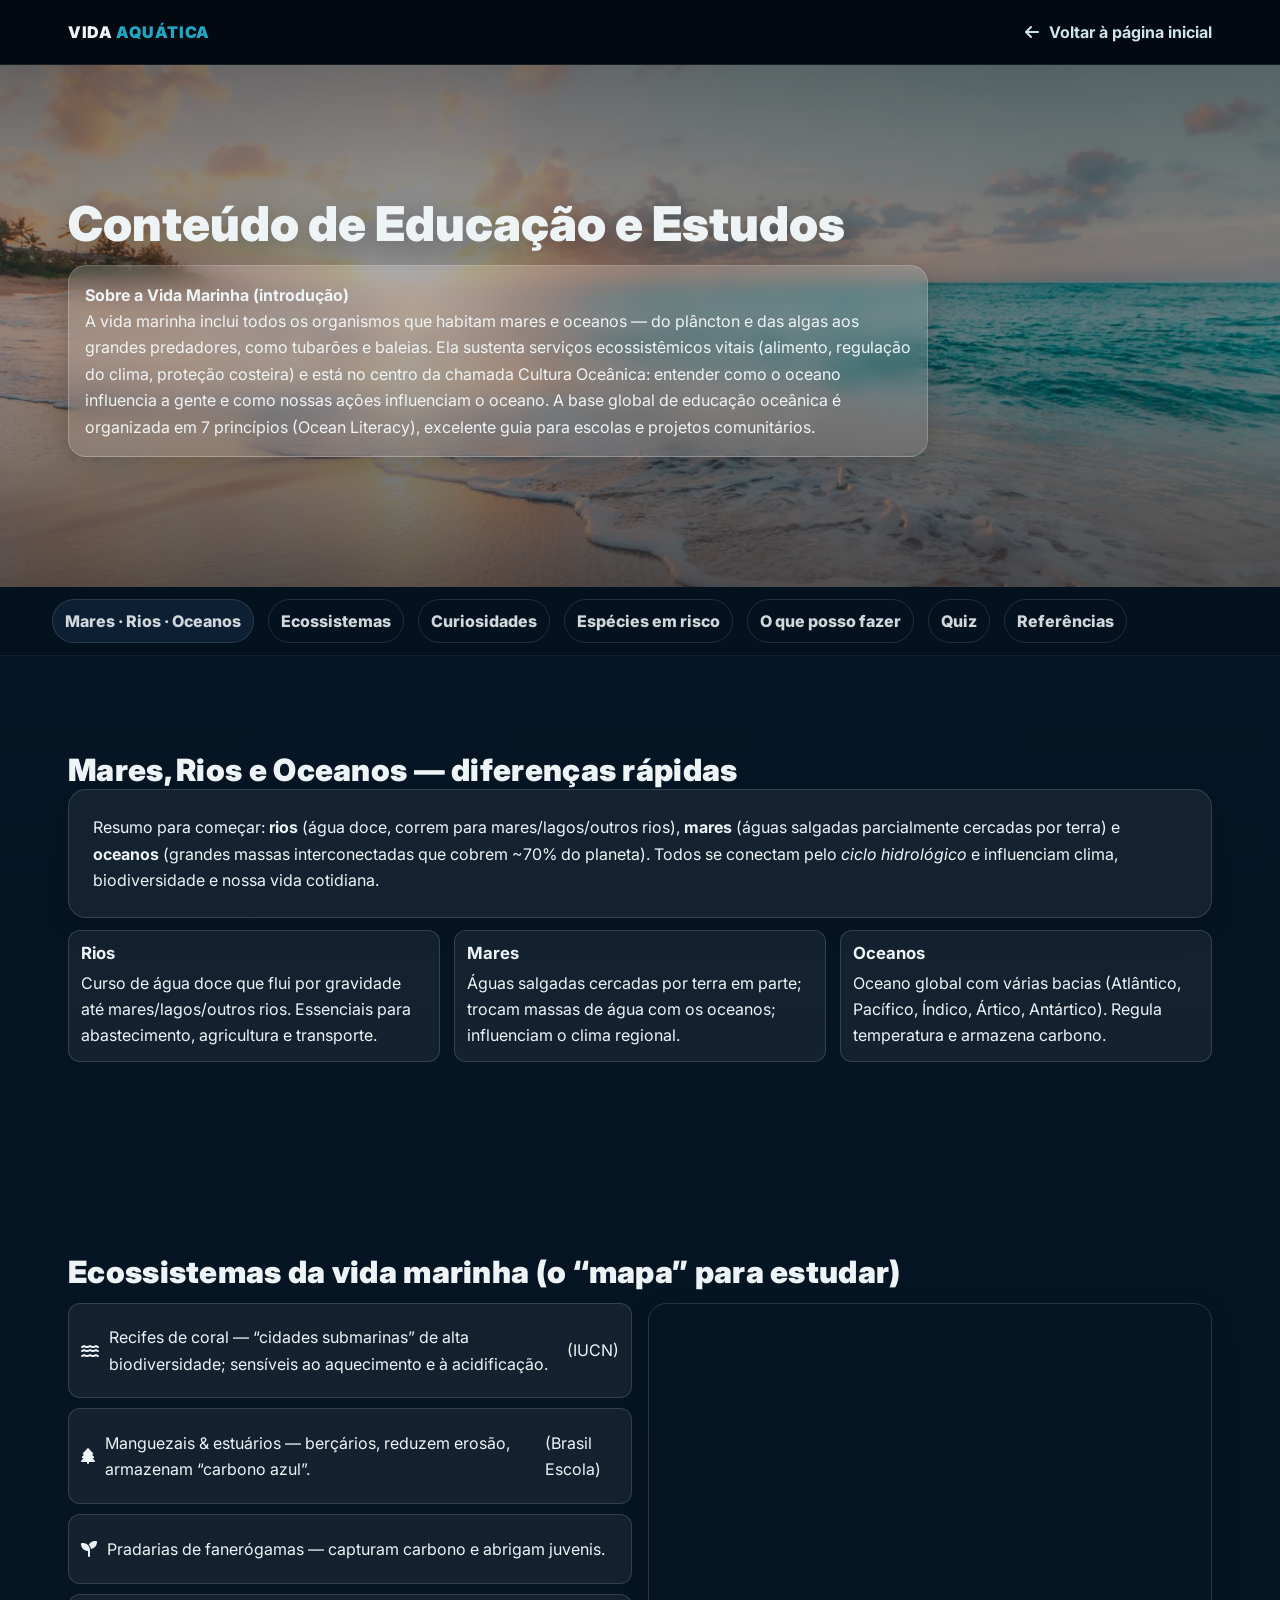
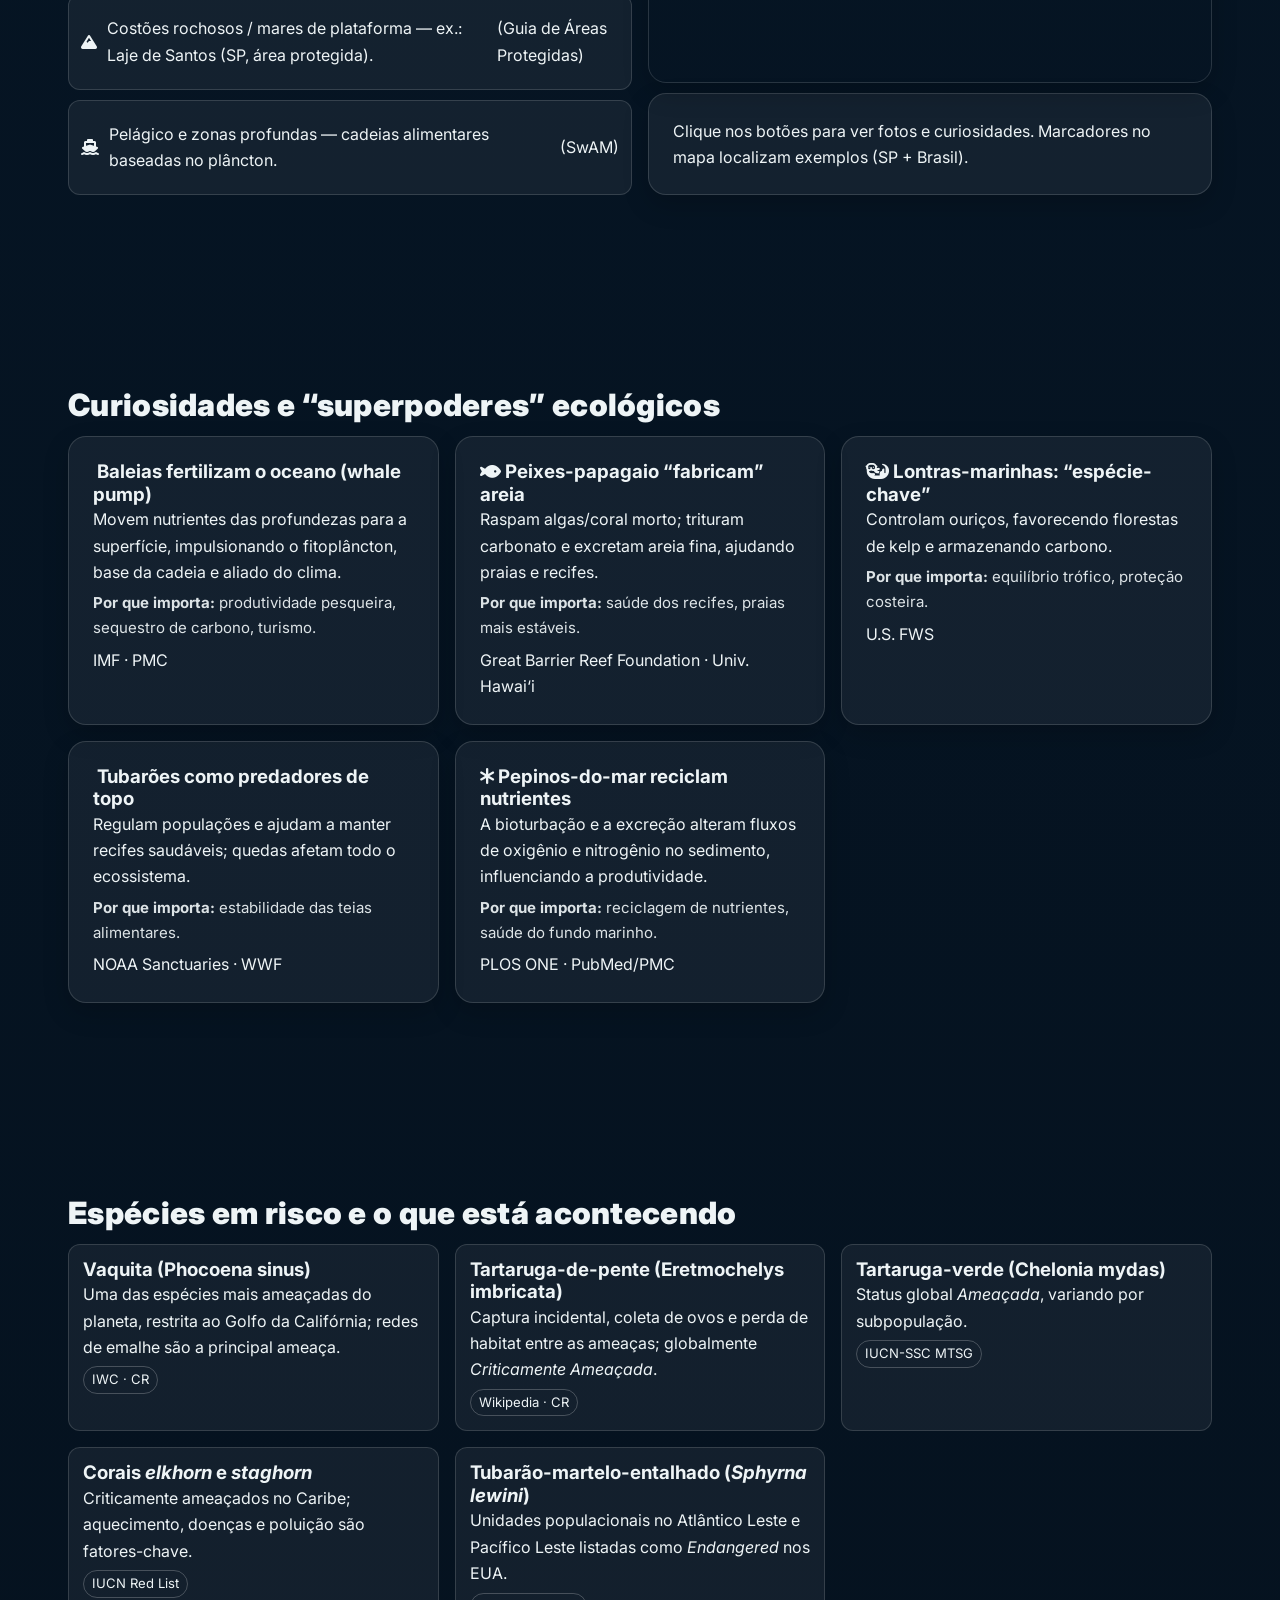
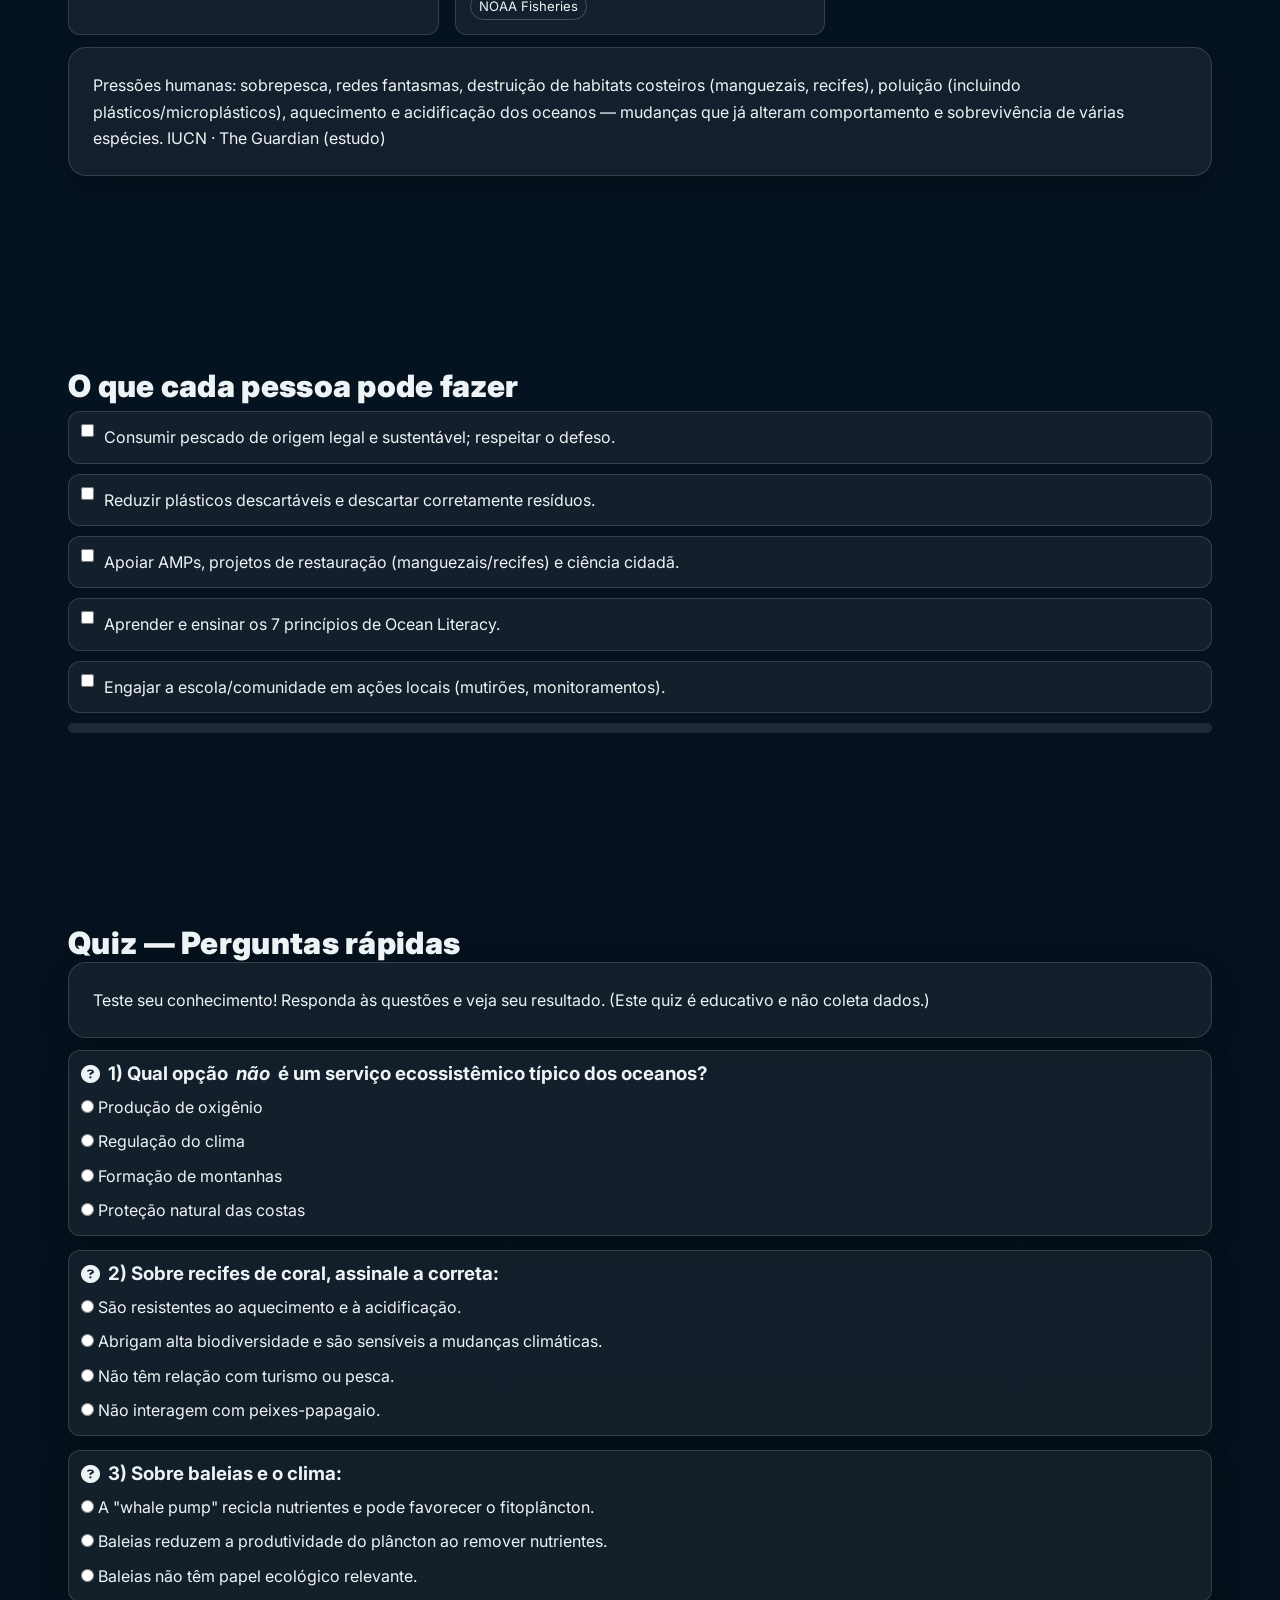
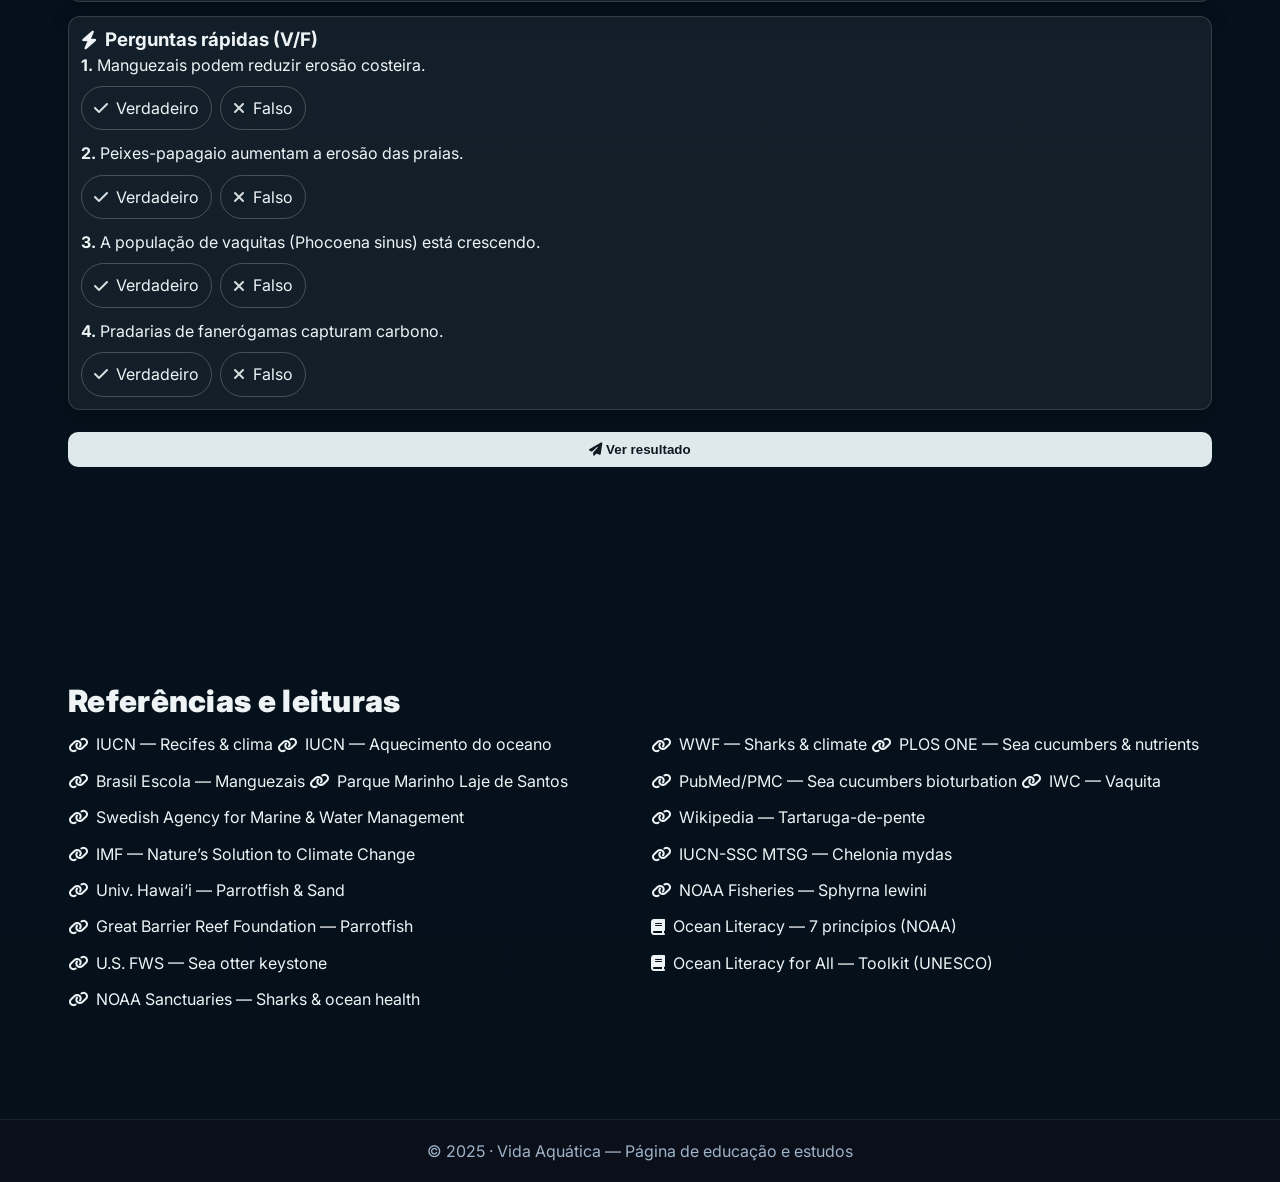
==== educacao-estudos.html @ 2b9554de "Add files via upload" ====
<!DOCTYPE html>
<html lang="pt-br">
<head>
  <meta charset="UTF-8" />
  <meta name="viewport" content="width=device-width, initial-scale=1" />
  <title>Educação & Estudos — Vida Aquática</title>
  <meta name="description" content="Mares, rios e oceanos · Ecossistemas marinhos · Curiosidades ecológicas · Espécies em risco · Ações pessoais. Página visual com mapa, cards e quiz." />
  <link rel="stylesheet" href="./css/educacao-estudos.css">
  <link rel="preconnect" href="https://fonts.googleapis.com">
  <link rel="preconnect" href="https://fonts.gstatic.com" crossorigin>
  <link href="https://fonts.googleapis.com/css2?family=Inter:wght@400;600;800;900&display=swap" rel="stylesheet">
  <link href="https://cdnjs.cloudflare.com/ajax/libs/font-awesome/6.5.2/css/all.min.css" rel="stylesheet" />
  <!-- Leaflet (mapa) -->
  <link rel="stylesheet" href="https://unpkg.com/leaflet@1.9.4/dist/leaflet.css" integrity="sha256-p4NxAoJBhIIN+hmNHrzRCf9tD/miZyoHS5obTRR9BMY=" crossorigin=""/>
</head>

<body>
  <header class="topbar">
    <div class="wrap container">
      <a class="brand" href="#top">VIDA <span>AQUÁTICA</span></a>
      <a class="back" href="./index.html#educacao"><i class="fa-solid fa-arrow-left"></i> Voltar à página inicial</a>
    </div>
  </header>

  <section class="hero" id="top">
    <div class="inner">
      <h1>Conteúdo de Educação e Estudos</h1>
      <p class="lead"><strong>Sobre a Vida Marinha (introdução)</strong><br>A vida marinha inclui todos os organismos que habitam mares e oceanos — do plâncton e das algas aos grandes predadores, como tubarões e baleias. Ela sustenta serviços ecossistêmicos vitais (alimento, regulação do clima, proteção costeira) e está no centro da chamada Cultura Oceânica: entender como o oceano influencia a gente e como nossas ações influenciam o oceano. A base global de educação oceânica é organizada em 7 princípios (Ocean Literacy), excelente guia para escolas e projetos comunitários.</p>
    </div>
  </section>

  <!-- Subnav -->
  <nav class="subnav" aria-label="Seções desta página">
    <div class="tabs container" id="tabs">
      <a href="#mares-rios-oceanos" class="active">Mares · Rios · Oceanos</a>
      <a href="#ecossistemas">Ecossistemas</a>
      <a href="#curiosidades">Curiosidades</a>
      <a href="#especies-risco">Espécies em risco</a>
      <a href="#acoes">O que posso fazer</a>
      <a href="#quiz">Quiz</a>
      <a href="#referencias">Referências</a>
    </div>
  </nav>

  <!-- Subtema 1 -->
  <section id="mares-rios-oceanos" class="section">
    <div class="container">
      <h2>Mares, Rios e Oceanos — diferenças rápidas</h2>
      <p class="card">Resumo para começar: <strong>rios</strong> (água doce, correm para mares/lagos/outros rios), <strong>mares</strong> (águas salgadas parcialmente cercadas por terra) e <strong>oceanos</strong> (grandes massas interconectadas que cobrem ~70% do planeta). Todos se conectam pelo <em>ciclo hidrológico</em> e influenciam clima, biodiversidade e nossa vida cotidiana.</p>
      <div class="def-grid">
        <div class="def"><h3>Rios</h3><p>Curso de água doce que flui por gravidade até mares/lagos/outros rios. Essenciais para abastecimento, agricultura e transporte.</p></div>
        <div class="def"><h3>Mares</h3><p>Águas salgadas cercadas por terra em parte; trocam massas de água com os oceanos; influenciam o clima regional.</p></div>
        <div class="def"><h3>Oceanos</h3><p>Oceano global com várias bacias (Atlântico, Pacífico, Índico, Ártico, Antártico). Regula temperatura e armazena carbono.</p></div>
      </div>
    </div>
  </section>

  <!-- Subtema 2: Ecossistemas -->
  <section id="ecossistemas" class="section">
    <div class="container">
      <h2>Ecossistemas da vida marinha (o “mapa” para estudar)</h2>

      <div class="eco-grid" style="margin-top:12px">
        <!-- Coluna esquerda: botões + links de referência -->
        <div class="eco-btns">
          <div class="eco-btn" data-eco="coral">
            <i class="fa-solid fa-water"></i>
            Recifes de coral — “cidades submarinas” de alta biodiversidade; sensíveis ao aquecimento e à acidificação.
            <a href="https://www.iucn.org/our-work/topic/coral-reefs" target="_blank" rel="noopener" style="margin-left:6px">(IUCN)</a>
          </div>

          <div class="eco-btn" data-eco="mangue">
            <i class="fa-solid fa-tree"></i>
            Manguezais &amp; estuários — berçários, reduzem erosão, armazenam “carbono azul”.
            <a href="https://brasilescola.uol.com.br/geografia/manguezal.htm" target="_blank" rel="noopener" style="margin-left:6px">(Brasil Escola)</a>
          </div>
          
          <div class="eco-btn" data-eco="pradarias">
            <i class="fa-solid fa-seedling"></i>
            Pradarias de fanerógamas — capturam carbono e abrigam juvenis.
          </div>
          
          <div class="eco-btn" data-eco="costoes">
            <i class="fa-solid fa-mountain"></i>
            Costões rochosos / mares de plataforma — ex.: Laje de Santos (SP, área protegida).
            <a href="https://guiadeareasprotegidas.sp.gov.br/ap/parque-estadual-marinho-laje-de-santos/" target="_blank" rel="noopener">(Guia de Áreas Protegidas)</a>
          </div>
          
          <div class="eco-btn" data-eco="pelagico">
            <i class="fa-solid fa-ship"></i>
            Pelágico e zonas profundas — cadeias alimentares baseadas no plâncton.
            <a href="https://www.havochvatten.se/en/start.html" target="_blank" rel="noopener">(SwAM)</a>
          </div>
        </div>

        <!-- Coluna direita: preview (imagem + texto) + mapa -->
        <div>
          <!-- Preview -->
          <div id="ecoPreview" class="card" style="margin-bottom:10px; display:none">
            <figure style="margin:0">
              <img id="ecoImg" src="" alt="">
              <figcaption id="ecoCaption"></figcaption>
            </figure>
          </div>

          <div id="ecoMap"></div>
          <p class="card" style="margin-top:10px">
            Clique nos botões para ver fotos e curiosidades. Marcadores no mapa localizam exemplos (SP + Brasil).
          </p>
        </div>
      </div>
    </div>
  </section>

  <!-- Subtema 3: Curiosidades e "superpoderes" -->
  <section id="curiosidades" class="section">
    <div class="container">
      <h2>Curiosidades e “superpoderes” ecológicos</h2>
      <div class="cards" style="margin-top:12px">
        <article class="card">
          <h3><i class="fa-solid fa-whale"></i> Baleias fertilizam o oceano (whale pump)</h3>
          <p>Movem nutrientes das profundezas para a superfície, impulsionando o fitoplâncton, base da cadeia e aliado do clima.</p>
          <p class="why"><strong>Por que importa:</strong> produtividade pesqueira, sequestro de carbono, turismo.</p>
          <p style="margin-top:6px"><a href="https://www.imf.org/en/Publications/fandd/issues/2019/12/natures-solution-to-climate-change-chami" target="_blank" rel="noopener">IMF</a> · <a href="https://pmc.ncbi.nlm.nih.gov/" target="_blank" rel="noopener">PMC</a></p>
        </article>
        <article class="card">
          <h3><i class="fa-solid fa-fish"></i> Peixes-papagaio “fabricam” areia</h3>
          <p>Raspam algas/coral morto; trituram carbonato e excretam areia fina, ajudando praias e recifes.</p>
          <p class="why"><strong>Por que importa:</strong> saúde dos recifes, praias mais estáveis.</p>
          <p style="margin-top:6px"><a href="https://www.barrierreef.org/news/news/five-fascinating-facts-about-parrotfish" target="_blank" rel="noopener">Great Barrier Reef Foundation</a> · <a href="https://manoa.hawaii.edu/exploringourfluidearth/physical/coastal-interactions/beaches-and-sand/weird-science-parrotfish-and-sand" target="_blank" rel="noopener">Univ. Hawai‘i</a></p>
        </article>
        <article class="card">
          <h3><i class="fa-solid fa-otter"></i> Lontras-marinhas: “espécie-chave”</h3>
          <p>Controlam ouriços, favorecendo florestas de kelp e armazenando carbono.</p>
          <p class="why"><strong>Por que importa:</strong> equilíbrio trófico, proteção costeira.</p>
          <p style="margin-top:6px"><a href="https://www.fws.gov/sites/default/files/documents/The%20keystone%20species%20role%20of%20the%20sea%20otter%2007302021.pdf" target="_blank" rel="noopener">U.S. FWS</a></p>
        </article>
        <article class="card">
          <h3><i class="fa-solid fa-shark"></i> Tubarões como predadores de topo</h3>
          <p>Regulam populações e ajudam a manter recifes saudáveis; quedas afetam todo o ecossistema.</p>
          <p class="why"><strong>Por que importa:</strong> estabilidade das teias alimentares.</p>
          <p style="margin-top:6px"><a href="https://sanctuaries.noaa.gov/news/2025/how-sharks-keep-the-ocean-healthy.html" target="_blank" rel="noopener">NOAA Sanctuaries</a> · <a href="https://www.worldwildlife.org/stories/sharks-are-key-to-the-health-of-our-oceans-and-climate" target="_blank" rel="noopener">WWF</a></p>
        </article>
        <article class="card">
          <h3><i class="fa-solid fa-asterisk"></i> Pepinos-do-mar reciclam nutrientes</h3>
          <p>A bioturbação e a excreção alteram fluxos de oxigênio e nitrogênio no sedimento, influenciando a produtividade.</p>
          <p class="why"><strong>Por que importa:</strong> reciclagem de nutrientes, saúde do fundo marinho.</p>
          <p style="margin-top:6px"><a href="https://journals.plos.org/plosone/article?id=10.1371/journal.pone.0050031" target="_blank" rel="noopener">PLOS ONE</a> · <a href="https://pmc.ncbi.nlm.nih.gov/articles/PMC10354198/" target="_blank" rel="noopener">PubMed/PMC</a></p>
        </article>
      </div>
    </div>
  </section>

  <!-- Subtema 4: Espécies em risco -->
  <section id="especies-risco" class="section">
    <div class="container">
      <h2>Espécies em risco e o que está acontecendo</h2>
      <div class="risk-grid" style="margin-top:12px">
        <article class="risk">
          <h3>Vaquita (Phocoena sinus)</h3>
          <p>Uma das espécies mais ameaçadas do planeta, restrita ao Golfo da Califórnia; redes de emalhe são a principal ameaça.</p>
          <a class="tag" href="https://iwc.int/about-whales/intro-to-population-status/status-of-whales-graphics/summary-vaquita" target="_blank" rel="noopener">IWC · CR</a>
        </article>
        <article class="risk">
          <h3>Tartaruga-de-pente (Eretmochelys imbricata)</h3>
          <p>Captura incidental, coleta de ovos e perda de habitat entre as ameaças; globalmente <em>Criticamente Ameaçada</em>.</p>
          <a class="tag" href="https://en.wikipedia.org/wiki/Hawksbill_sea_turtle" target="_blank" rel="noopener">Wikipedia · CR</a>
        </article>
        <article class="risk">
          <h3>Tartaruga-verde (Chelonia mydas)</h3>
          <p>Status global <em>Ameaçada</em>, variando por subpopulação.</p>
          <a class="tag" href="https://www.iucn-mtsg.org/statuses" target="_blank" rel="noopener">IUCN-SSC MTSG</a>
        </article>
        <article class="risk">
          <h3>Corais <em>elkhorn</em> e <em>staghorn</em></h3>
          <p>Criticamente ameaçados no Caribe; aquecimento, doenças e poluição são fatores-chave.</p>
          <a class="tag" href="https://www.iucnredlist.org/" target="_blank" rel="noopener">IUCN Red List</a>
        </article>
        <article class="risk">
          <h3>Tubarão-martelo-entalhado (<em>Sphyrna lewini</em>)</h3>
          <p>Unidades populacionais no Atlântico Leste e Pacífico Leste listadas como <em>Endangered</em> nos EUA.</p>
          <a class="tag" href="https://www.fisheries.noaa.gov/species/scalloped-hammerhead-shark" target="_blank" rel="noopener">NOAA Fisheries</a>
        </article>
      </div>
      <p class="card" style="margin-top:12px">Pressões humanas: sobrepesca, redes fantasmas, destruição de habitats costeiros (manguezais, recifes), poluição (incluindo plásticos/microplásticos), aquecimento e acidificação dos oceanos — mudanças que já alteram comportamento e sobrevivência de várias espécies. <a href="https://iucn.org/our-work/topic/oceans-and-climate-change/ocean-warming" target="_blank" rel="noopener">IUCN</a> · <a href="https://www.theguardian.com/environment/article/2024/sep/09/sharks-deserting-coral-reefs-climate-crisis-heating-oceans-study" target="_blank" rel="noopener">The Guardian (estudo)</a></p>
    </div>
  </section>

  <!-- Ações pessoais -->
  <section id="acoes" class="section">
    <div class="container">
      <h2>O que cada pessoa pode fazer</h2>
      <div class="checklist">
        <label class="check"><input type="checkbox" class="t" data-p="20"> Consumir pescado de origem legal e sustentável; respeitar o defeso.</label>
        <label class="check"><input type="checkbox" class="t" data-p="20"> Reduzir plásticos descartáveis e descartar corretamente resíduos.</label>
        <label class="check"><input type="checkbox" class="t" data-p="20"> Apoiar AMPs, projetos de restauração (manguezais/recifes) e ciência cidadã.</label>
        <label class="check"><input type="checkbox" class="t" data-p="20"> Aprender e ensinar os 7 princípios de Ocean Literacy.</label>
        <label class="check"><input type="checkbox" class="t" data-p="20"> Engajar a escola/comunidade em ações locais (mutirões, monitoramentos).</label>
      </div>
      <div class="progress" style="margin-top:10px"><span id="pgBar"></span></div>
    </div>
  </section>

  <!-- QUIZ -->
  <section id="quiz" class="section">
    <div class="container">
      <h2>Quiz — Perguntas rápidas</h2>
      <p class="card">Teste seu conhecimento! Responda às questões e veja seu resultado. (Este quiz é educativo e não coleta dados.)</p>

      <div class="quiz" style="margin-top:12px">
        <!-- Q1 MC -->
        <div class="q card" data-type="mc">
          <h3><i class="fa-solid fa-circle-question"></i> 1) Qual opção <em>não</em> é um serviço ecossistêmico típico dos oceanos?</h3>
          <div class="options" style="margin-top:8px; display:grid; gap:8px">
            <label><input type="radio" name="q1" data-correct="false"> Produção de oxigênio</label>
            <label><input type="radio" name="q1" data-correct="false"> Regulação do clima</label>
            <label><input type="radio" name="q1" data-correct="true"> Formação de montanhas</label>
            <label><input type="radio" name="q1" data-correct="false"> Proteção natural das costas</label>
          </div>
        </div>

        <!-- Q2 MC -->
        <div class="q card" data-type="mc">
          <h3><i class="fa-solid fa-circle-question"></i> 2) Sobre recifes de coral, assinale a correta:</h3>
          <div class="options" style="margin-top:8px; display:grid; gap:8px">
            <label><input type="radio" name="q2" data-correct="false"> São resistentes ao aquecimento e à acidificação.</label>
            <label><input type="radio" name="q2" data-correct="true"> Abrigam alta biodiversidade e são sensíveis a mudanças climáticas.</label>
            <label><input type="radio" name="q2" data-correct="false"> Não têm relação com turismo ou pesca.</label>
            <label><input type="radio" name="q2" data-correct="false"> Não interagem com peixes-papagaio.</label>
          </div>
        </div>

        <!-- Q3 MC -->
        <div class="q card" data-type="mc">
          <h3><i class="fa-solid fa-circle-question"></i> 3) Sobre baleias e o clima:</h3>
          <div class="options" style="margin-top:8px; display:grid; gap:8px">
            <label><input type="radio" name="q3" data-correct="true"> A "whale pump" recicla nutrientes e pode favorecer o fitoplâncton.</label>
            <label><input type="radio" name="q3" data-correct="false"> Baleias reduzem a produtividade do plâncton ao remover nutrientes.</label>
            <label><input type="radio" name="q3" data-correct="false"> Baleias não têm papel ecológico relevante.</label>
          </div>
        </div>

        <!-- Rápidas (VF com chips) -->
        <div class="q card" data-type="vf">
          <h3><i class="fa-solid fa-bolt"></i> Perguntas rápidas (V/F)</h3>
          <div class="quick" data-correct="V">
            <p><strong>1.</strong> Manguezais podem reduzir erosão costeira.</p>
            <div class="chips">
              <div class="chip" data-val="V"><i class="fa-solid fa-check"></i> Verdadeiro</div>
              <div class="chip" data-val="F"><i class="fa-solid fa-xmark"></i> Falso</div>
            </div>
          </div>
          <div class="quick" data-correct="F" style="margin-top:10px">
            <p><strong>2.</strong> Peixes-papagaio aumentam a erosão das praias.</p>
            <div class="chips">
              <div class="chip" data-val="V"><i class="fa-solid fa-check"></i> Verdadeiro</div>
              <div class="chip" data-val="F"><i class="fa-solid fa-xmark"></i> Falso</div>
            </div>
          </div>
          <div class="quick" data-correct="F" style="margin-top:10px">
            <p><strong>3.</strong> A população de vaquitas (Phocoena sinus) está crescendo.</p>
            <div class="chips">
              <div class="chip" data-val="V"><i class="fa-solid fa-check"></i> Verdadeiro</div>
              <div class="chip" data-val="F"><i class="fa-solid fa-xmark"></i> Falso</div>
            </div>
          </div>
          <div class="quick" data-correct="V" style="margin-top:10px">
            <p><strong>4.</strong> Pradarias de fanerógamas capturam carbono.</p>
            <div class="chips">
              <div class="chip" data-val="V"><i class="fa-solid fa-check"></i> Verdadeiro</div>
              <div class="chip" data-val="F"><i class="fa-solid fa-xmark"></i> Falso</div>
            </div>
          </div>
        </div>

        <button id="quizSubmit"><i class="fa-solid fa-paper-plane"></i> Ver resultado</button>
        <div class="scorebox" id="quizScore"></div>
      </div>
    </div>
  </section>

  <!-- Referências -->
  <section id="referencias" class="section">
    <div class="container">
      <h2>Referências e leituras</h2>
      <div class="refs" style="margin-top:12px">
        <a href="https://iucn.org/resources/issues-brief/coral-reefs-and-climate-change" target="_blank" rel="noopener"><i class="fa-solid fa-link"></i> IUCN — Recifes & clima</a>
        <a href="https://iucn.org/our-work/topic/oceans-and-climate-change/ocean-warming" target="_blank" rel="noopener"><i class="fa-solid fa-link"></i> IUCN — Aquecimento do oceano</a>
        <a href="https://brasilescola.uol.com.br/brasil/mangues.htm" target="_blank" rel="noopener"><i class="fa-solid fa-link"></i> Brasil Escola — Manguezais</a>
        <a href="https://guiadeareasprotegidas.sp.gov.br/ap/parque-estadual-marinho-laje-de-santos/" target="_blank" rel="noopener"><i class="fa-solid fa-link"></i> Parque Marinho Laje de Santos</a>
        <a href="https://www.havochvatten.se/en/start.html" target="_blank" rel="noopener"><i class="fa-solid fa-link"></i> Swedish Agency for Marine & Water Management</a>
        <a href="https://www.imf.org/en/Publications/fandd/issues/2019/12/natures-solution-to-climate-change-chami" target="_blank" rel="noopener"><i class="fa-solid fa-link"></i> IMF — Nature’s Solution to Climate Change</a>
        <a href="https://manoa.hawaii.edu/exploringourfluidearth/physical/coastal-interactions/beaches-and-sand/weird-science-parrotfish-and-sand" target="_blank" rel="noopener"><i class="fa-solid fa-link"></i> Univ. Hawai‘i — Parrotfish & Sand</a>
        <a href="https://www.barrierreef.org/news/news/five-fascinating-facts-about-parrotfish" target="_blank" rel="noopener"><i class="fa-solid fa-link"></i> Great Barrier Reef Foundation — Parrotfish</a>
        <a href="https://www.fws.gov/sites/default/files/documents/The%20keystone%20species%20role%20of%20the%20sea%20otter%2007302021.pdf" target="_blank" rel="noopener"><i class="fa-solid fa-link"></i> U.S. FWS — Sea otter keystone</a>
        <a href="https://sanctuaries.noaa.gov/news/2025/how-sharks-keep-the-ocean-healthy.html" target="_blank" rel="noopener"><i class="fa-solid fa-link"></i> NOAA Sanctuaries — Sharks & ocean health</a>
        <a href="https://www.worldwildlife.org/stories/sharks-are-key-to-the-health-of-our-oceans-and-climate" target="_blank" rel="noopener"><i class="fa-solid fa-link"></i> WWF — Sharks & climate</a>
        <a href="https://journals.plos.org/plosone/article?id=10.1371/journal.pone.0050031" target="_blank" rel="noopener"><i class="fa-solid fa-link"></i> PLOS ONE — Sea cucumbers & nutrients</a>
        <a href="https://pmc.ncbi.nlm.nih.gov/articles/PMC10354198/" target="_blank" rel="noopener"><i class="fa-solid fa-link"></i> PubMed/PMC — Sea cucumbers bioturbation</a>
        <a href="https://iwc.int/about-whales/intro-to-population-status/status-of-whales-graphics/summary-vaquita" target="_blank" rel="noopener"><i class="fa-solid fa-link"></i> IWC — Vaquita</a>
        <a href="https://en.wikipedia.org/wiki/Hawksbill_sea_turtle" target="_blank" rel="noopener"><i class="fa-solid fa-link"></i> Wikipedia — Tartaruga-de-pente</a>
        <a href="https://www.iucn-mtsg.org/statuses" target="_blank" rel="noopener"><i class="fa-solid fa-link"></i> IUCN-SSC MTSG — Chelonia mydas</a>
        <a href="https://www.fisheries.noaa.gov/species/scalloped-hammerhead-shark" target="_blank" rel="noopener"><i class="fa-solid fa-link"></i> NOAA Fisheries — Sphyrna lewini</a>
        <a href="https://repository.library.noaa.gov/view/noaa/39086" target="_blank" rel="noopener"><i class="fa-solid fa-book"></i> Ocean Literacy — 7 princípios (NOAA)</a>
        <a href="https://unesdoc.unesco.org/ark:/48223/pf0000260721/PDF/260721eng.pdf" target="_blank" rel="noopener"><i class="fa-solid fa-book"></i> Ocean Literacy for All — Toolkit (UNESCO)</a>
      </div>
    </div>
  </section>

  <footer class="local-footer">
    <p>&copy; 2025 · Vida Aquática — Página de educação e estudos</p>
  </footer>

  <!-- Leaflet JS -->
  <script src="https://unpkg.com/leaflet@1.9.4/dist/leaflet.js" integrity="sha256-20nQCchB9co0qIjJZRGuk2/Z9VM+kNiyxNV1lvTlZBo=" crossorigin=""></script>

  <script>
    // Tabs ativas conforme rolagem
    const tabs = document.querySelectorAll('#tabs a');
    const sections = [...tabs].map(a => document.querySelector(a.getAttribute('href')));
    const onScroll = () => {
      const y = window.scrollY + 120;
      let activeIndex = 0;
      sections.forEach((sec, i) => { if (sec && y >= sec.offsetTop) activeIndex = i; });
      tabs.forEach((a,i)=>a.classList.toggle('active', i===activeIndex));
    };
    document.addEventListener('scroll', onScroll);

    // ====== Mapa Ecossistemas (Leaflet) ======
    const ecoMapEl = document.getElementById('ecoMap');
    let ecoMap, ecoMarkers = {};
    if (ecoMapEl && window.L){
      ecoMap = L.map('ecoMap', { scrollWheelZoom:false }).setView([-23.9,-46.3], 5);
      L.tileLayer('https://{s}.tile.openstreetmap.org/{z}/{x}/{y}.png', { maxZoom: 18, attribution: '&copy; OpenStreetMap' }).addTo(ecoMap);

      const points = [
        { id:'coral',    name:'Recifes de Coral — Abrolhos (BA)',    lat:-18.1,  lng:-39.0,  url:'https://iucn.org/resources/issues-brief/coral-reefs-and-climate-change' },
        { id:'mangue',   name:'Manguezais — Cananéia/Iguape (SP)',   lat:-25.0,  lng:-47.9,  url:'https://brasilescola.uol.com.br/brasil/mangues.htm' },
        { id:'pradarias',name:'Pradarias — Cananéia (SP)',           lat:-24.99, lng:-47.9,  url:'#' },
        { id:'costoes',  name:'Costões — Laje de Santos (SP)',       lat:-24.312,lng:-46.703,url:'https://guiadeareasprotegidas.sp.gov.br/ap/parque-estadual-marinho-laje-de-santos/' },
        { id:'pelagico', name:'Pelágico — Atlântico Sul (offshore)', lat:-25.5,  lng:-43.0,  url:'https://www.havochvatten.se/en/start.html' }
      ];

      const group = L.featureGroup();
      points.forEach(p=>{
        const m = L.marker([p.lat,p.lng]).addTo(ecoMap)
          .bindPopup(`<b>${p.name}</b><br><a href='${p.url}' target='_blank' rel='noopener'>Saiba mais</a>`);
        ecoMarkers[p.id]=m; group.addLayer(m);
      });
      ecoMap.fitBounds(group.getBounds(), { padding:[20,20] });
    }

    // ====== Conteúdo dos ecossistemas (preview em card) ======
    const ecoContent = {
      coral: {
        img:'./imagens/recife-coral.webp',
        html:`<h3>Recifes de coral</h3>
              <p>Cidades submarinas de alta biodiversidade. Sensíveis ao <em>aquecimento</em> e à <em>acidificação</em>.</p>
              <p><a href='https://iucn.org/resources/issues-brief/coral-reefs-and-climate-change' target='_blank' rel='noopener'>IUCN — saiba mais</a></p>`
      },
      mangue: {
        img:'./imagens/manguezais.jpeg',
        html:`<h3>Manguezais &amp; estuários</h3>
              <p>Berçários naturais que reduzem erosão e armazenam <em>carbono azul</em>.</p>
              <p><a href='https://brasilescola.uol.com.br/brasil/mangues.htm' target='_blank' rel='noopener'>Brasil Escola</a></p>`
      },
      pradarias: {
        img:'./imagens/pradarias.webp',
        html:`<h3>Pradarias de fanerógamas</h3>
              <p>“Gramados marinhos” que capturam carbono e abrigam juvenis de várias espécies.</p>`
      },
      costoes: {
        img:'./imagens/costoes-rochosos.jpg',
        html:`<h3>Costões rochosos / plataforma</h3>
              <p>Mosaicos de algas, esponjas, corais e peixes. Exemplo paulista: <em>Laje de Santos</em>.</p>
              <p><a href='https://guiadeareasprotegidas.sp.gov.br/ap/parque-estadual-marinho-laje-de-santos/' target='_blank' rel='noopener'>Guia de Áreas Protegidas</a></p>`
      },
      pelagico: {
        img:'./imagens/zonas_pelagic.jpg',
        html:`<h3>Pelágico e zonas profundas</h3>
              <p>Cadeias baseadas no plâncton; muitas espécies/processos ainda pouco conhecidos.</p>
              <p><a href='https://www.havochvatten.se/en/start.html' target='_blank' rel='noopener'>SwAM</a></p>`
      }
    };

    const preview   = document.getElementById('ecoPreview');
    const previewImg= document.getElementById('ecoImg');
    const previewTxt= document.getElementById('ecoCaption');

    document.querySelectorAll('.eco-btn').forEach(btn=>{
      btn.addEventListener('click', ()=>{
        const k = btn.dataset.eco;
        const c = ecoContent[k]; if(!c) return;
        previewImg.src = c.img;
        previewImg.alt = k;
        previewTxt.innerHTML = c.html;
        preview.style.display = 'block';
        preview.scrollIntoView({ behavior:'smooth', block:'nearest' });

        const mk = ecoMarkers[k];
        if(mk){ ecoMap.setView(mk.getLatLng(), 8, {animate:true}); mk.openPopup(); }
      });
    });

    // ====== Checklist progresso ======
    const checks = document.querySelectorAll('.t');
    const bar = document.getElementById('pgBar');
    const updateBar = () => {
      const total = [...checks].reduce((acc,el)=>acc + (el.checked ? +el.dataset.p : 0), 0);
      bar.style.width = Math.min(total,100) + '%';
    };
    checks.forEach(c=>c.addEventListener('change', updateBar));

    // ====== Quiz ======
    const quizSubmit = document.getElementById('quizSubmit');
    const quizScore = document.getElementById('quizScore');

    document.querySelectorAll('.chip').forEach(chip=>{
      chip.addEventListener('click', ()=>{
        const parent = chip.closest('.quick');
        parent.querySelectorAll('.chip').forEach(c=>c.classList.remove('selected','correct','incorrect'));
        chip.classList.add('selected');
      })
    });

    quizSubmit.addEventListener('click', ()=>{
      let score = 0, total = 0;
      // Múltipla escolha
      document.querySelectorAll('.q[data-type="mc"]').forEach(q=>{
        const checked = q.querySelector('input[type="radio"]:checked');
        if(!checked) return; total++;
        if(checked.dataset.correct === 'true') score++;  
      });
      // Verdadeiro/Falso
      document.querySelectorAll('.q[data-type="vf"] .quick').forEach(q=>{
        total++;
        const correct = q.dataset.correct;
        const sel = q.querySelector('.chip.selected');
        if(sel){
          const ok = sel.dataset.val === correct;
          sel.classList.remove('correct','incorrect');
          sel.classList.add(ok ? 'correct' : 'incorrect');
          if(ok) score++;
        }
      });
      quizScore.textContent = `Você acertou ${score} de ${total} perguntas.`;
    });
  </script>
</body>
</html>
---- css/educacao-estudos.css ----
:root{
  --ocean-900:#061626; 
  --ocean-800:#0a2540; 
  --ocean-700:#0d3b66; 
  --ocean-600:#17809b; 
  --ocean-500:#22a6c3; 
  --ocean-300:#8dd6e9;
  --sand-50:#eef4f6; 
  --sand-100:#dfe8eb; 
  --ink:#0b1320; 
  --white:#fff; 
  --coral-500:#ff6b6b;
  --radius-lg:18px; 
  --radius-md:12px; 
  --maxw:1200px; 
  --shadow-lg:0 18px 48px rgba(0,0,0,.28); 
  --shadow-md:0 10px 26px rgba(0,0,0,.18);
}

*{
  box-sizing:border-box;
  margin:0;
  padding:0
}
html{scroll-behavior:smooth}
body{
  font-family:Inter, system-ui, -apple-system, Segoe UI, Roboto, Arial, sans-serif;
  background:linear-gradient(180deg,var(--ocean-900),#05121f 60%,#04101a);
  color:var(--sand-50);
  line-height:1.65
}
a{
  color:inherit;
  text-decoration:none
}
img{
  max-width:100%;
  display:block
}
.container{
  width:min(100%,var(--maxw));
  margin-inline:auto;
  padding-inline:clamp(16px,4vw,28px)
}
.section{padding-block:clamp(48px,8vw,96px)}
h1,h2,h3{line-height:1.2}
h2{
  font-size:clamp(1.4rem,2.4vw,2.2rem);
  font-weight:900;
  letter-spacing:.3px
}

/* Topbar local */
.topbar{
  position:sticky;
  top:0;z-index:50;
  background:rgba(0,0,0,.55);
  backdrop-filter:blur(8px);
  border-bottom:1px solid rgba(255,255,255,.08)
}
.topbar .wrap{
  display:flex;
  align-items:center;
  justify-content:space-between;
  height:64px
}
.brand{
  font-weight:900;
  letter-spacing:.6px
}
.brand span{color:var(--ocean-500)}
.back{
  display:inline-flex;
  gap:10px;
  align-items:center;
  font-weight:700;
  color:#cfe5ea
}

/* Hero */
.hero{
  position:relative;
  min-height:58vh;
  display:grid;
  place-items:center;
  background:#0A0D1C url('../imagens/praiamar.avif') center/cover no-repeat
}
.hero::after{
  content:"";
  position:absolute;
  inset:0;
  background:linear-gradient(180deg,rgba(0,0,0,.50),rgba(0,0,0,.30) 50%,rgba(0,0,0,.62))
}
.hero .inner{
  position:relative;
  z-index:1;
  width:min(100%,var(--maxw));
  padding-inline:clamp(16px,4vw,28px)
}
.hero h1{
  font-size:clamp(1.8rem,6vw,3rem);
  font-weight:900;
  text-shadow:0 10px 34px rgba(0,0,0,.45)
}
.hero p.lead{
  max-width:860px;
  margin-top:12px;
  background:linear-gradient(180deg,rgba(255,255,255,.18),rgba(255,255,255,.10));
  border:1px solid rgba(255,255,255,.20);
  backdrop-filter:blur(10px);
  padding:16px;
  border-radius:var(--radius-lg);
  box-shadow:var(--shadow-md)
}

/* Subnav */
.subnav{
  position:sticky;
  top:64px;
  z-index:45;
  background:rgba(5,18,31,.88);
  backdrop-filter:blur(8px);
  border-bottom:1px solid rgba(255,255,255,.06)
}
.tabs{
  display:flex;
  gap:14px;
  overflow:auto;
  padding:12px
}
.tabs a{
  white-space:nowrap;
  font-weight:800;
  opacity:.88;
  border:1px solid rgba(255,255,255,.14);
  padding:8px 12px;
  border-radius:999px
}  
.tabs a.active,.tabs a:hover{background:#0f2236}

/* Card genérico */
.card{
  background:rgba(255,255,255,.06);
  border:1px solid rgba(255,255,255,.14);
  border-radius:var(--radius-lg);
  padding:clamp(16px,2.4vw,24px);
  box-shadow:var(--shadow-md)
}

/* Mares/Rios/Oceanos */
.def-grid{
  display:grid;
  gap:14px;
  grid-template-columns:repeat(3,minmax(0,1fr));
  margin-top:12px
}
.def{
  background:rgba(255,255,255,.06);
  border:1px solid rgba(255,255,255,.14);
  border-radius:12px;
  padding:12px
}
.def h3{
  font-size:1.05rem;
  margin-bottom:6px
}

/* Ecossistemas */
.eco-grid{
  display:grid;
  gap:16px;
  grid-template-columns:repeat(2,minmax(0,1fr))
}
.eco-btns{
  display:grid;
  gap:10px
}
.eco-btn{
  display:flex;
  gap:10px;
  align-items:center;
  background:rgba(255,255,255,.06);
  border:1px solid rgba(255,255,255,.14);
  border-radius:12px;padding:12px;
  cursor:pointer
}
.eco-btn:hover{background:rgba(255,255,255,.1)}
#ecoMap{
  height:380px;
  border-radius:18px;
  overflow:hidden;
  border:1px solid rgba(255,255,255,.14);
  box-shadow:var(--shadow-md);
  position:relative;
  z-index:1
}

/* Preview ao lado do texto e acima do mapa */
#ecoPreview{
  position:relative;
  z-index:3
}
#ecoPreview figure{
  display:grid;
  grid-template-columns:1fr 1fr;  /* imagem | texto */
  gap:14px;
  align-items:center;
}
#ecoPreview img{
  width:100%;
  height:100%;
  object-fit:cover;
  border-radius:12px
}
#ecoCaption{
  line-height:1.6;
  opacity:.95
}

/* Curiosidades */
.cards{
  display:grid;
  gap:16px;grid-template-columns:repeat(3,minmax(0,1fr))
}
.why{
  margin-top:6px;
  font-size:.94rem;
  opacity:.92
}

/* Risco */
.risk-grid{
  display:grid;
  gap:16px;
  grid-template-columns:repeat(3,minmax(0,1fr))
}
.risk{
  background:rgba(255,255,255,.06);
  border:1px solid rgba(255,255,255,.14);
  border-radius:12px;
  padding:14px
}
.tag{
  display:inline-block;
  border:1px solid rgba(255,255,255,.22);
  padding:2px 8px;
  border-radius:999px;
  font-size:.82rem;
  margin-top:6px
}

/* Ações pessoais */
.checklist{
  display:grid;
  gap:10px;
  margin-top:6px
}
.check{
  display:flex;
  gap:10px;
  align-items:flex-start;
  background:rgba(255,255,255,.06);
  border:1px solid rgba(255,255,255,.14);
  border-radius:12px;
  padding:12px
}
.progress{
  height:10px;
  border-radius:99px;
  background:rgba(255,255,255,.1);
  overflow:hidden
}
.progress > span{
  display:block;
  height:100%;
  width:0;
  background:linear-gradient(90deg,var(--ocean-500),#8de3ff);
  transition:width .25s
}

/* Quiz */
.quiz{
  display:grid;
  gap:14px
}
.q{
  background:rgba(255,255,255,.06);
  border:1px solid rgba(255,255,255,.14);
  border-radius:12px;
  padding:12px
}
.quiz button{
  margin-top:8px;
  background:var(--sand-100);
  color:#0f1720;
  font-weight:800;
  padding:10px 14px;
  border:0;
  border-radius:10px;
  cursor:pointer
}
.chips{
  display:flex;
  gap:8px;
  flex-wrap:wrap;
  margin-top:8px
}
.chip{
  display:inline-flex;
  align-items:center;
  gap:8px;
  border:1px solid rgba(255,255,255,.22);
  padding:8px 12px;border-radius:999px;
  cursor:pointer;
  user-select:none
}
.chip i{opacity:.9}
.chip.selected{background:rgba(255,255,255,.12)}
.chip.correct{outline:2px solid #22a6c3}
.chip.incorrect{outline:2px solid #ff6b6b}

.scorebox{
  margin-top:10px;
  font-weight:800
}
.quiz .q h3{
  display:flex;
  align-items:center;
  gap:8px
}

/* Refs */
.refs{
  columns:2;
  column-gap:22px
}
.refs a{
  display:inline-flex;
  gap:8px;
  align-items:center;
  break-inside:avoid;
  margin-bottom:10px
}

.local-footer{
  background:#0a0f19;
  border-top:1px solid rgba(255,255,255,.08);
  text-align:center;
  padding:18px;
  color:#9fb3c8
}

/* Responsivo */
@media (max-width:1024px){
  .def-grid{grid-template-columns:1fr 1fr}
  .eco-grid{grid-template-columns:1fr}
  .cards{grid-template-columns:1fr 1fr}
  .risk-grid{grid-template-columns:1fr 1fr}
  #ecoPreview figure{grid-template-columns:1fr} /* em telas menores, imagem acima do texto */
}
@media (max-width:640px){
  .def-grid{grid-template-columns:1fr}
  .cards{grid-template-columns:1fr}
  .risk-grid{grid-template-columns:1fr}
}
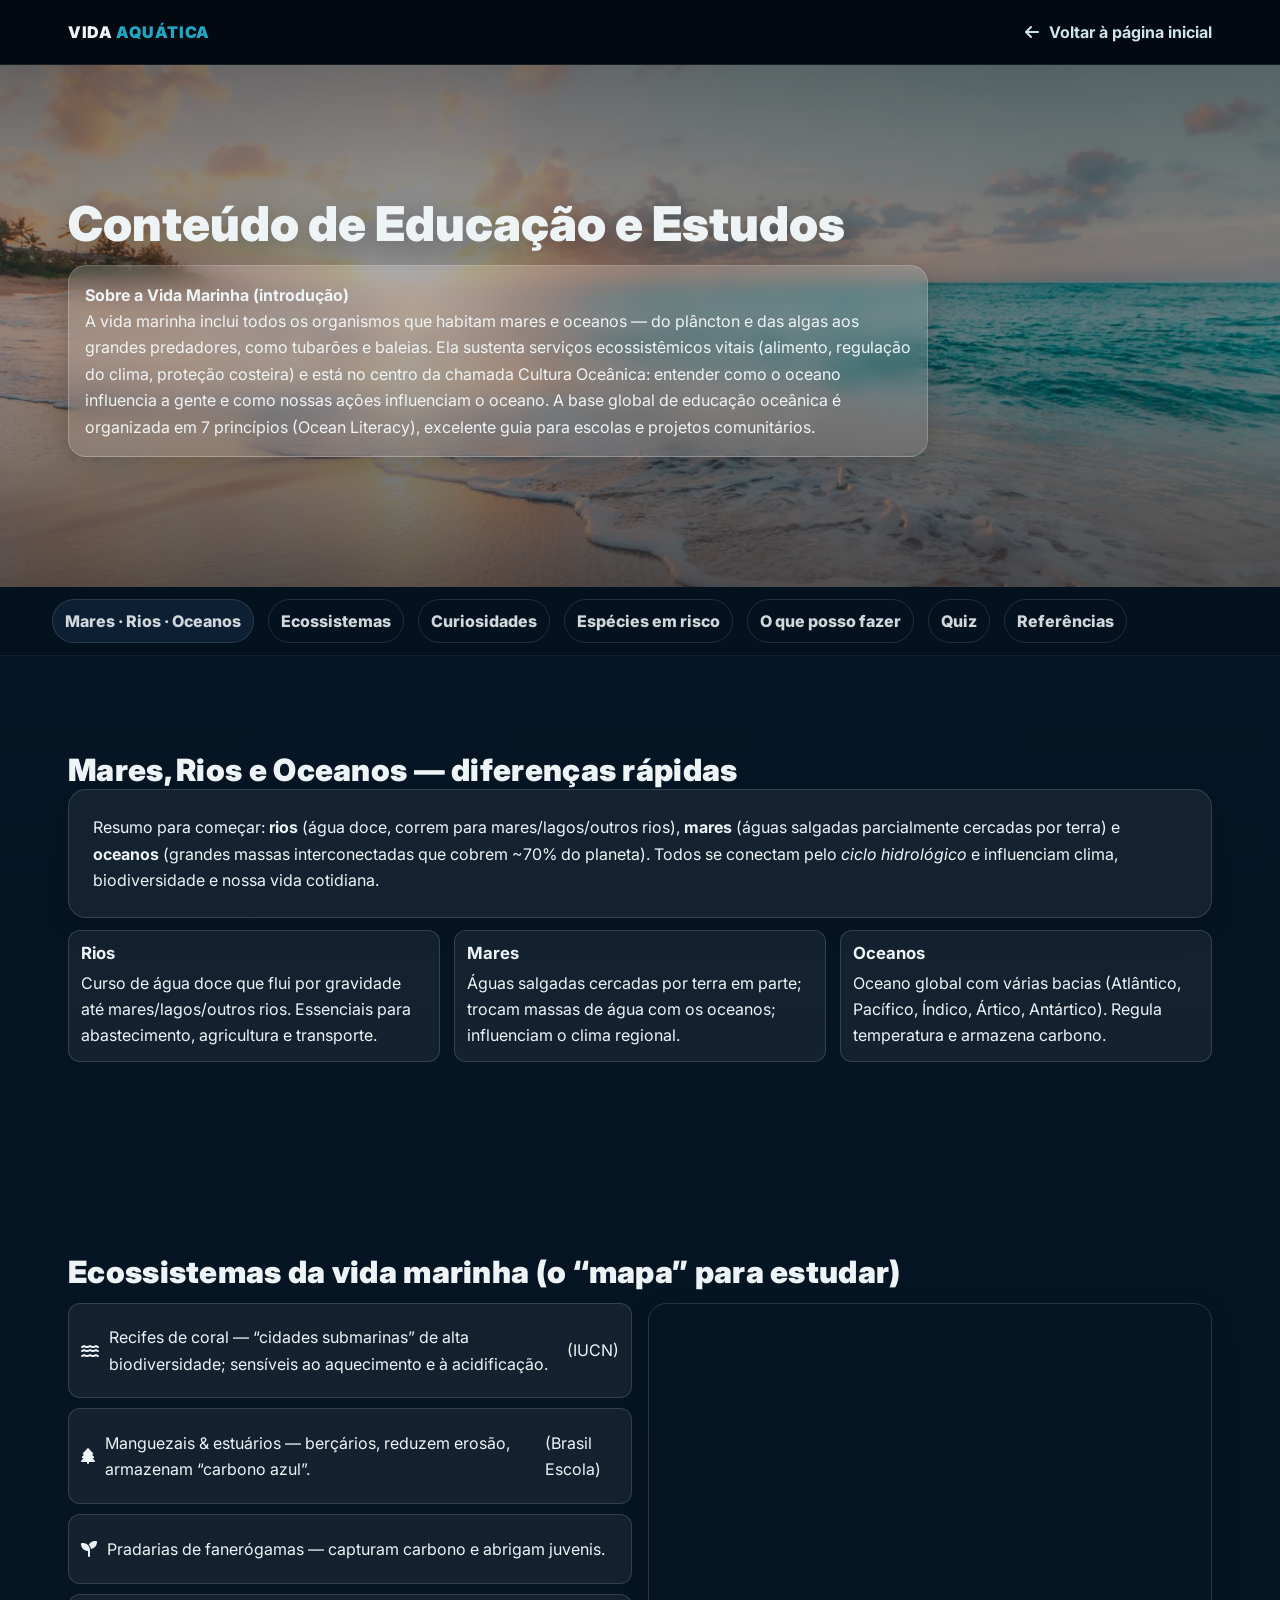
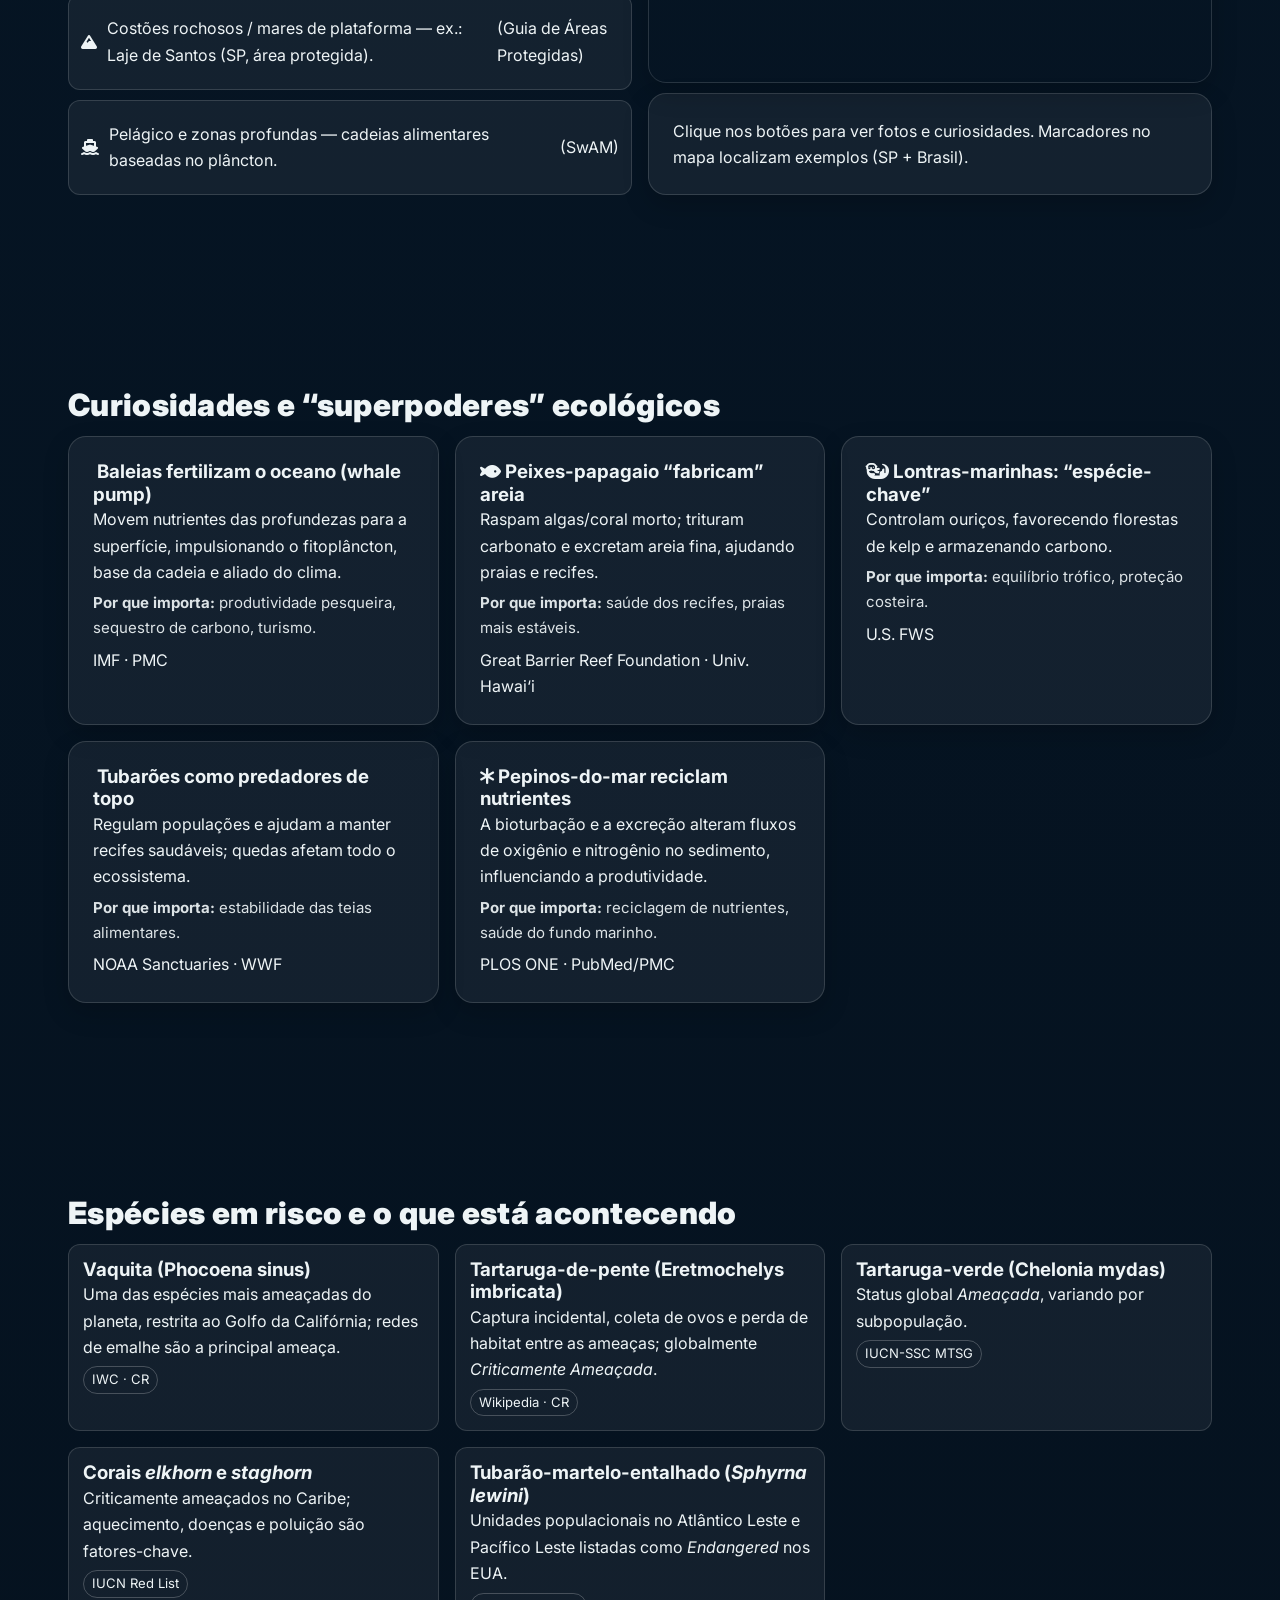
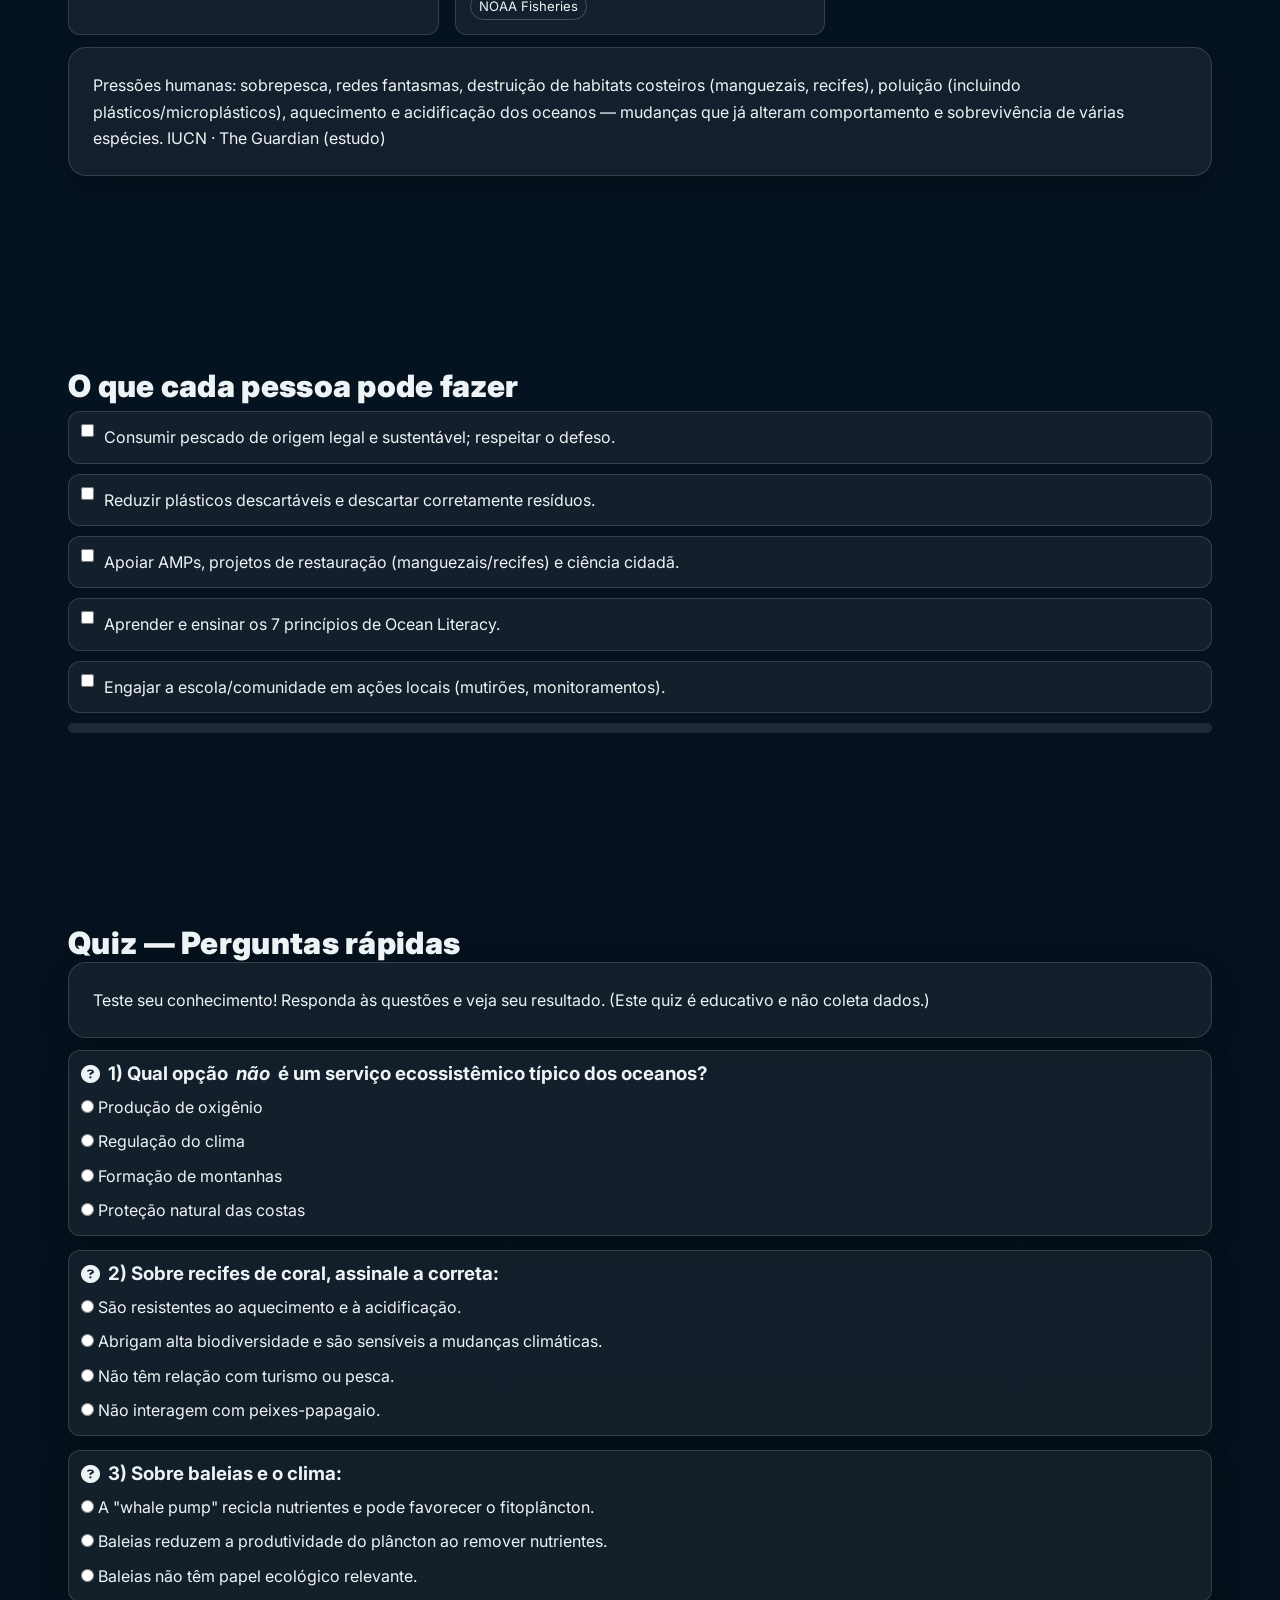
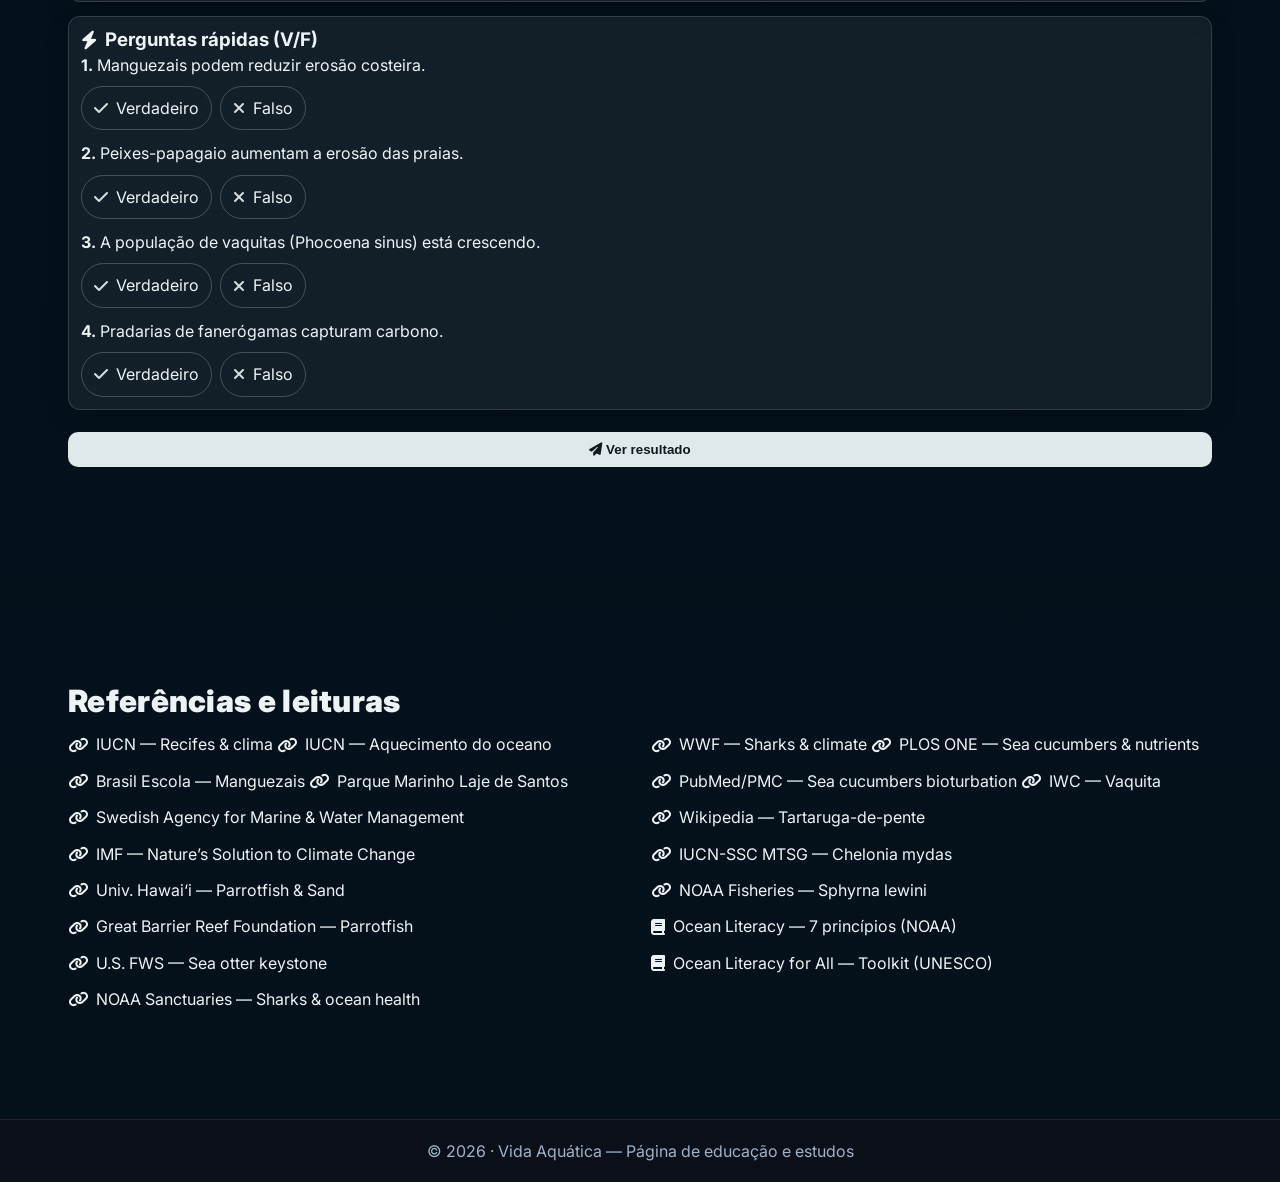
==== commit 5220806d: "Add files via upload Correção de paths, idioma e simplificação do JS" ====
--- a/educacao-estudos.html
+++ b/educacao-estudos.html
@@ -308,7 +308,7 @@
   </section>
 
   <footer class="local-footer">
-    <p>&copy; 2025 · Vida Aquática — Página de educação e estudos</p>
+    <p>&copy; 2026 · Vida Aquática — Página de educação e estudos</p>
   </footer>
 
   <!-- Leaflet JS -->
